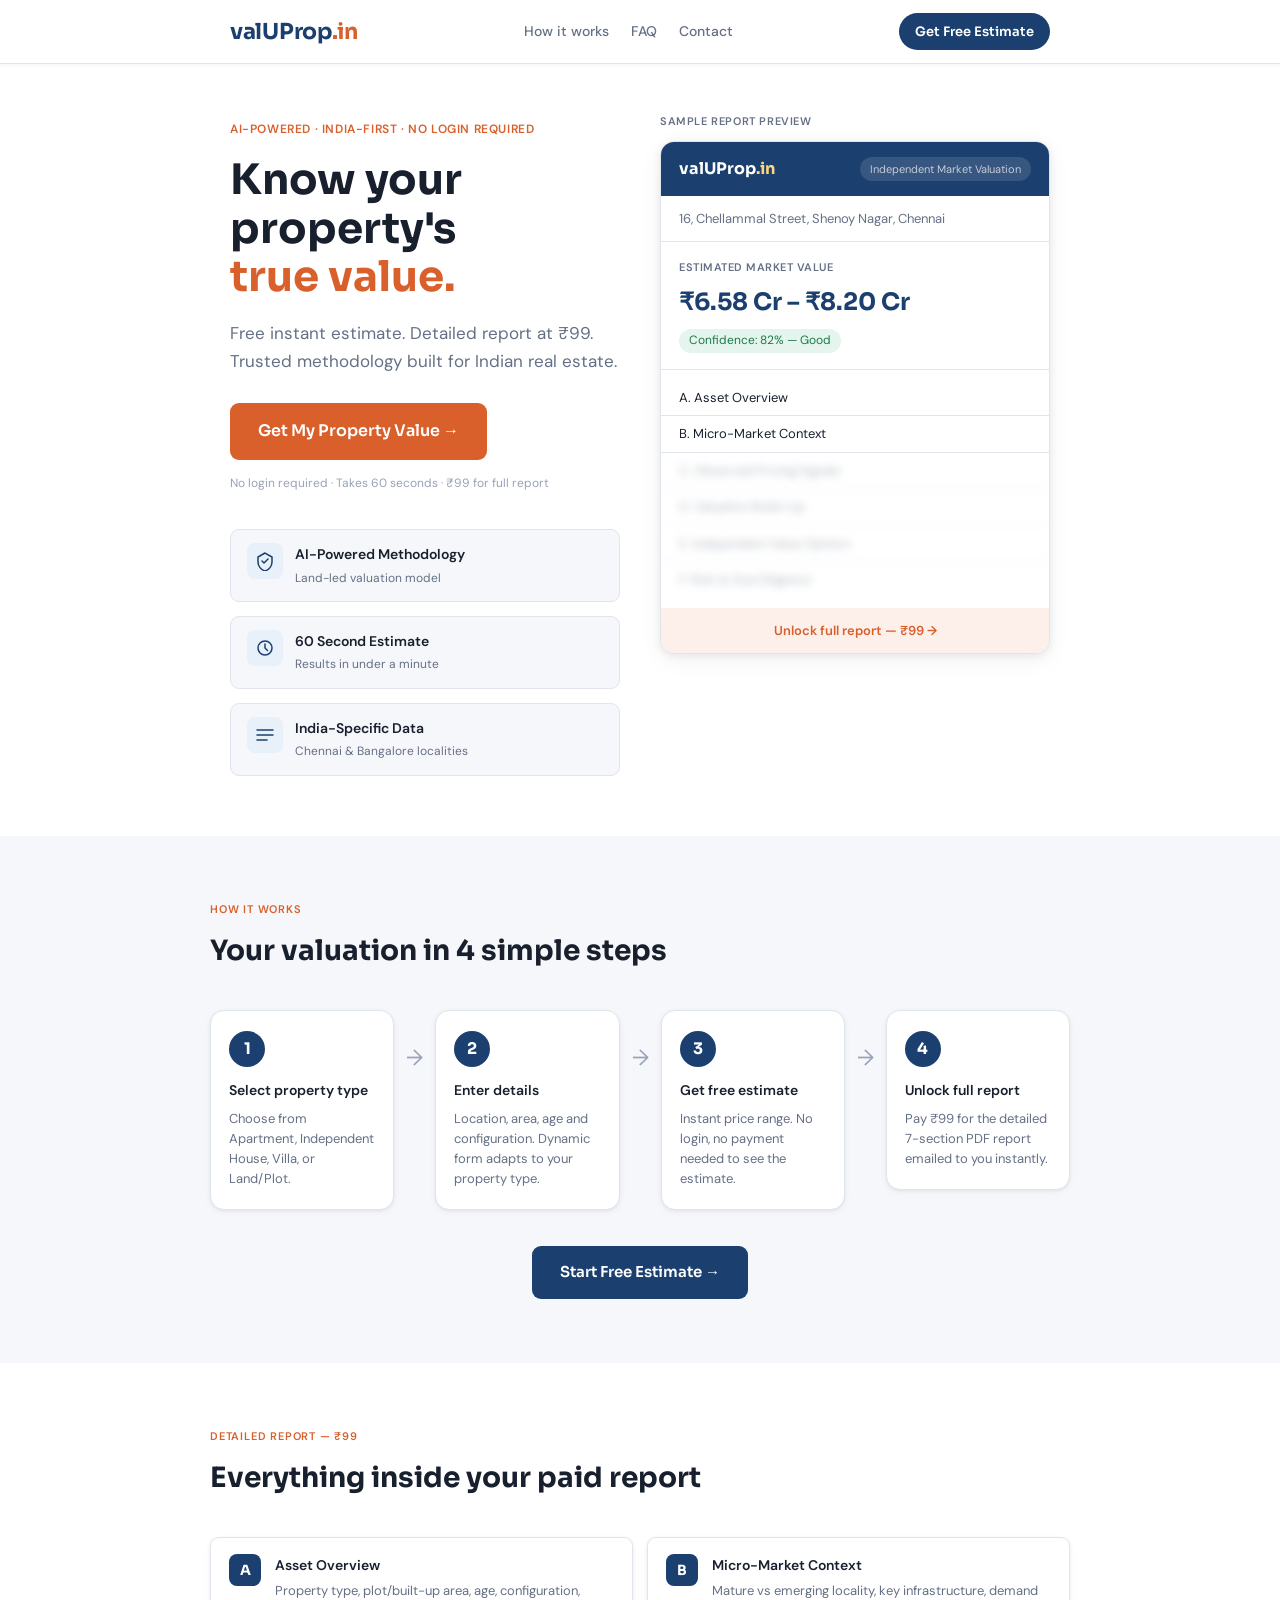
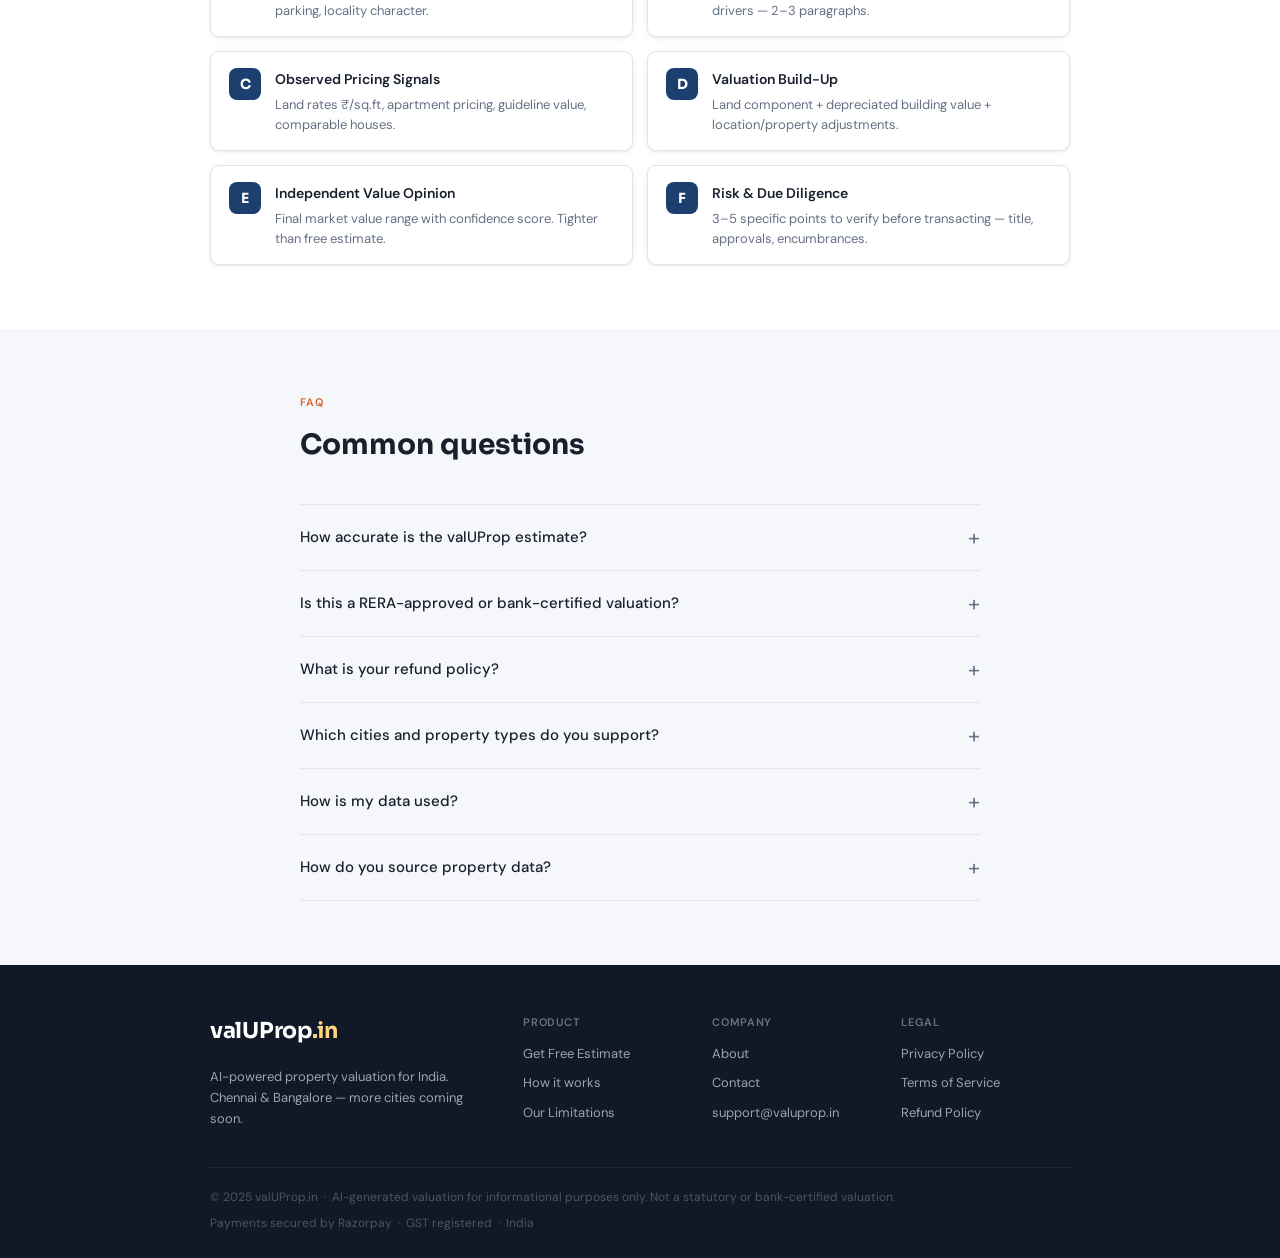
==== index.html @ aa7cb52e "Initial valUProp.in MVP" ====
<!DOCTYPE html>
<html lang="en">
<head>
  <meta charset="UTF-8"/>
  <meta name="viewport" content="width=device-width, initial-scale=1.0"/>
  <title>valUProp.in — Know Your Property's True Value</title>
  <meta name="description" content="Free AI-powered property valuation for Chennai & Bangalore. Instant estimate, detailed report at ₹99."/>
  <link rel="preconnect" href="https://fonts.googleapis.com">
  <link href="https://fonts.googleapis.com/css2?family=Sora:wght@400;500;600;700&family=DM+Sans:wght@400;500&display=swap" rel="stylesheet">
  <link rel="stylesheet" href="css/style.css"/>
</head>
<body class="landing-body">

  <nav class="navbar">
    <div class="nav-inner">
      <div class="logo">valUProp<span class="logo-dot">.in</span></div>
      <div class="nav-links">
        <a href="#how-it-works">How it works</a>
        <a href="#faq">FAQ</a>
        <a href="pages/contact.html">Contact</a>
      </div>
      <a href="estimate.html" class="nav-cta">Get Free Estimate</a>
    </div>
  </nav>

  <!-- HERO -->
  <section class="hero-section">
    <div class="hero-inner">
      <div class="hero-eyebrow">AI-Powered · India-First · No Login Required</div>
      <h1 class="hero-h1">Know your property's<br><span class="hero-accent">true value.</span></h1>
      <p class="hero-sub">Free instant estimate. Detailed report at ₹99.<br>Trusted methodology built for Indian real estate.</p>
      <a href="estimate.html" class="cta-btn-hero">Get My Property Value →</a>
      <div class="hero-note">No login required · Takes 60 seconds · ₹99 for full report</div>

      <div class="trust-badges">
        <div class="trust-badge">
          <div class="trust-icon-wrap">
            <svg viewBox="0 0 20 20" fill="none" stroke="currentColor" stroke-width="1.5" width="20" height="20">
              <path d="M10 2L3 6v5c0 4.1 3 7.9 7 8.9 4-1 7-4.8 7-8.9V6L10 2z"/>
              <path d="M7 10l2 2 4-4" stroke-linecap="round" stroke-linejoin="round"/>
            </svg>
          </div>
          <div class="trust-text">
            <div class="trust-title">AI-Powered Methodology</div>
            <div class="trust-sub">Land-led valuation model</div>
          </div>
        </div>
        <div class="trust-badge">
          <div class="trust-icon-wrap">
            <svg viewBox="0 0 20 20" fill="none" stroke="currentColor" stroke-width="1.5" width="20" height="20">
              <circle cx="10" cy="10" r="7"/>
              <path d="M10 6v4l2.5 2.5" stroke-linecap="round"/>
            </svg>
          </div>
          <div class="trust-text">
            <div class="trust-title">60 Second Estimate</div>
            <div class="trust-sub">Results in under a minute</div>
          </div>
        </div>
        <div class="trust-badge">
          <div class="trust-icon-wrap">
            <svg viewBox="0 0 20 20" fill="none" stroke="currentColor" stroke-width="1.5" width="20" height="20">
              <path d="M2 5h16M2 10h16M2 15h10" stroke-linecap="round"/>
            </svg>
          </div>
          <div class="trust-text">
            <div class="trust-title">India-Specific Data</div>
            <div class="trust-sub">Chennai & Bangalore localities</div>
          </div>
        </div>
      </div>
    </div>

    <!-- Sample report card -->
    <div class="sample-wrap">
      <div class="sample-label">Sample report preview</div>
      <div class="sample-card">
        <div class="sample-header">
          <div class="sample-brand">valUProp<span>.in</span></div>
          <div class="sample-type-tag">Independent Market Valuation</div>
        </div>
        <div class="sample-address">16, Chellammal Street, Shenoy Nagar, Chennai</div>
        <div class="sample-value-block">
          <div class="sample-value-label">Estimated Market Value</div>
          <div class="sample-value">₹6.58 Cr – ₹8.20 Cr</div>
          <div class="sample-confidence">Confidence: 82% — Good</div>
        </div>
        <div class="sample-sections">
          <div class="sample-sec">A. Asset Overview</div>
          <div class="sample-sec">B. Micro-Market Context</div>
          <div class="sample-sec sample-sec-blur">C. Observed Pricing Signals</div>
          <div class="sample-sec sample-sec-blur">D. Valuation Build-Up</div>
          <div class="sample-sec sample-sec-blur">E. Independent Value Opinion</div>
          <div class="sample-sec sample-sec-blur">F. Risk &amp; Due Diligence</div>
        </div>
        <div class="sample-unlock">Unlock full report — ₹99 →</div>
      </div>
    </div>
  </section>

  <!-- HOW IT WORKS -->
  <section class="section" id="how-it-works">
    <div class="section-inner">
      <div class="section-eyebrow">How it works</div>
      <h2 class="section-h2">Your valuation in 4 simple steps</h2>
      <div class="steps-grid">
        <div class="step-card">
          <div class="step-num">1</div>
          <div class="step-title">Select property type</div>
          <div class="step-desc">Choose from Apartment, Independent House, Villa, or Land/Plot.</div>
        </div>
        <div class="step-arrow">→</div>
        <div class="step-card">
          <div class="step-num">2</div>
          <div class="step-title">Enter details</div>
          <div class="step-desc">Location, area, age and configuration. Dynamic form adapts to your property type.</div>
        </div>
        <div class="step-arrow">→</div>
        <div class="step-card">
          <div class="step-num">3</div>
          <div class="step-title">Get free estimate</div>
          <div class="step-desc">Instant price range. No login, no payment needed to see the estimate.</div>
        </div>
        <div class="step-arrow">→</div>
        <div class="step-card">
          <div class="step-num">4</div>
          <div class="step-title">Unlock full report</div>
          <div class="step-desc">Pay ₹99 for the detailed 7-section PDF report emailed to you instantly.</div>
        </div>
      </div>
      <div class="section-cta-wrap">
        <a href="estimate.html" class="cta-btn">Start Free Estimate →</a>
      </div>
    </div>
  </section>

  <!-- WHAT'S IN THE REPORT -->
  <section class="section report-preview-section">
    <div class="section-inner">
      <div class="section-eyebrow">Detailed report — ₹99</div>
      <h2 class="section-h2">Everything inside your paid report</h2>
      <div class="report-sections-grid">
        <div class="report-sec-item">
          <div class="report-sec-letter">A</div>
          <div class="report-sec-body">
            <div class="report-sec-title">Asset Overview</div>
            <div class="report-sec-desc">Property type, plot/built-up area, age, configuration, parking, locality character.</div>
          </div>
        </div>
        <div class="report-sec-item">
          <div class="report-sec-letter">B</div>
          <div class="report-sec-body">
            <div class="report-sec-title">Micro-Market Context</div>
            <div class="report-sec-desc">Mature vs emerging locality, key infrastructure, demand drivers — 2–3 paragraphs.</div>
          </div>
        </div>
        <div class="report-sec-item">
          <div class="report-sec-letter">C</div>
          <div class="report-sec-body">
            <div class="report-sec-title">Observed Pricing Signals</div>
            <div class="report-sec-desc">Land rates ₹/sq.ft, apartment pricing, guideline value, comparable houses.</div>
          </div>
        </div>
        <div class="report-sec-item">
          <div class="report-sec-letter">D</div>
          <div class="report-sec-body">
            <div class="report-sec-title">Valuation Build-Up</div>
            <div class="report-sec-desc">Land component + depreciated building value + location/property adjustments.</div>
          </div>
        </div>
        <div class="report-sec-item">
          <div class="report-sec-letter">E</div>
          <div class="report-sec-body">
            <div class="report-sec-title">Independent Value Opinion</div>
            <div class="report-sec-desc">Final market value range with confidence score. Tighter than free estimate.</div>
          </div>
        </div>
        <div class="report-sec-item">
          <div class="report-sec-letter">F</div>
          <div class="report-sec-body">
            <div class="report-sec-title">Risk &amp; Due Diligence</div>
            <div class="report-sec-desc">3–5 specific points to verify before transacting — title, approvals, encumbrances.</div>
          </div>
        </div>
      </div>
    </div>
  </section>

  <!-- FAQ -->
  <section class="section faq-section" id="faq">
    <div class="section-inner faq-inner">
      <div class="section-eyebrow">FAQ</div>
      <h2 class="section-h2">Common questions</h2>
      <div class="faq-list">
        <div class="faq-item">
          <button class="faq-q" onclick="toggleFaq(this)">
            How accurate is the valUProp estimate?
            <span class="faq-chevron">+</span>
          </button>
          <div class="faq-a">Our AI model targets within 15% of independent professional valuations. Every report shows a confidence score — below 70% we explicitly recommend a professional appraisal. More details you provide = better accuracy.</div>
        </div>
        <div class="faq-item">
          <button class="faq-q" onclick="toggleFaq(this)">
            Is this a RERA-approved or bank-certified valuation?
            <span class="faq-chevron">+</span>
          </button>
          <div class="faq-a">No. This is an AI-generated estimate for informational purposes only. It does not constitute a statutory or bank-certified valuation. For bank loans or legal transactions, you need a registered valuer. See our <a href="pages/limitations.html">limitations page</a>.</div>
        </div>
        <div class="faq-item">
          <button class="faq-q" onclick="toggleFaq(this)">
            What is your refund policy?
            <span class="faq-chevron">+</span>
          </button>
          <div class="faq-a">7-day no-questions-asked refund. Email support@valuprop.in with your payment ID. Processed within 5–7 business days via the original payment method.</div>
        </div>
        <div class="faq-item">
          <button class="faq-q" onclick="toggleFaq(this)">
            Which cities and property types do you support?
            <span class="faq-chevron">+</span>
          </button>
          <div class="faq-a">Currently Chennai and Bangalore for Apartments, Independent Houses, Villas, and Land/Plots. Mumbai and Hyderabad coming in Phase 2.</div>
        </div>
        <div class="faq-item">
          <button class="faq-q" onclick="toggleFaq(this)">
            How is my data used?
            <span class="faq-chevron">+</span>
          </button>
          <div class="faq-a">Your data is used only to generate your valuation. We never sell it. We comply with India's DPDP Act 2023. See our <a href="pages/privacy.html">Privacy Policy</a>.</div>
        </div>
        <div class="faq-item">
          <button class="faq-q" onclick="toggleFaq(this)">
            How do you source property data?
            <span class="faq-chevron">+</span>
          </button>
          <div class="faq-a">We use a hybrid approach: our proprietary locality price database, government guideline values (state-published), RERA portal data, and AI analysis of publicly available pricing signals. Reports are framed as "based on publicly available pricing signals and our locality database."</div>
        </div>
      </div>
    </div>
  </section>

  <!-- FOOTER -->
  <footer class="footer">
    <div class="footer-inner">
      <div class="footer-top">
        <div class="footer-brand">
          <div class="logo" style="margin-bottom:10px;">valUProp<span class="logo-dot">.in</span></div>
          <p class="footer-tagline">AI-powered property valuation for India.<br>Chennai &amp; Bangalore — more cities coming soon.</p>
        </div>
        <div class="footer-links-wrap">
          <div class="footer-col">
            <div class="footer-col-head">Product</div>
            <a href="estimate.html" class="footer-link">Get Free Estimate</a>
            <a href="#how-it-works" class="footer-link">How it works</a>
            <a href="pages/limitations.html" class="footer-link">Our Limitations</a>
          </div>
          <div class="footer-col">
            <div class="footer-col-head">Company</div>
            <a href="pages/about.html" class="footer-link">About</a>
            <a href="pages/contact.html" class="footer-link">Contact</a>
            <a href="mailto:support@valuprop.in" class="footer-link">support@valuprop.in</a>
          </div>
          <div class="footer-col">
            <div class="footer-col-head">Legal</div>
            <a href="pages/privacy.html" class="footer-link">Privacy Policy</a>
            <a href="pages/terms.html" class="footer-link">Terms of Service</a>
            <a href="pages/refund.html" class="footer-link">Refund Policy</a>
          </div>
        </div>
      </div>
      <div class="footer-bottom">
        <p>© 2025 valUProp.in &nbsp;·&nbsp; AI-generated valuation for informational purposes only. Not a statutory or bank-certified valuation.</p>
        <p>Payments secured by Razorpay &nbsp;·&nbsp; GST registered &nbsp;·&nbsp; India</p>
      </div>
    </div>
  </footer>

  <script>
    function toggleFaq(btn) {
      const item = btn.parentElement;
      const isOpen = item.classList.contains('open');
      document.querySelectorAll('.faq-item.open').forEach(i => {
        i.classList.remove('open');
        i.querySelector('.faq-chevron').textContent = '+';
      });
      if (!isOpen) {
        item.classList.add('open');
        btn.querySelector('.faq-chevron').textContent = '−';
      }
    }
  </script>
</body>
</html>
---- css/style.css ----
/* =============================================
   ValUprop.in — Stylesheet (Mobile-First)
   ============================================= */

@import url('https://fonts.googleapis.com/css2?family=Sora:wght@400;500;600;700&family=DM+Sans:wght@400;500&display=swap');

*, *::before, *::after { box-sizing: border-box; margin: 0; padding: 0; }

:root {
  --brand:         #1B3F6E;
  --brand-dark:    #122d52;
  --brand-light:   #E8F0FA;
  --brand-mid:     #3461A0;
  --accent:        #D95F2B;
  --accent-light:  #FDF0EA;
  --gold:          #C49A3C;
  --gold-light:    #FBF5E4;
  --success:       #1A7A4A;
  --success-light: #E5F5EE;
  --danger:        #B91C1C;
  --bg:            #F6F7FA;
  --surface:       #FFFFFF;
  --border:        #E0E4EC;
  --border-dark:   #C5CBDA;
  --text:          #18202E;
  --muted:         #657085;
  --muted-light:   #98A2B8;
  --radius:        14px;
  --radius-sm:     9px;
  --shadow-sm:     0 1px 3px rgba(0,0,0,0.06), 0 2px 8px rgba(0,0,0,0.04);
  --shadow:        0 2px 8px rgba(0,0,0,0.07), 0 6px 24px rgba(0,0,0,0.05);
  --font-head:     'Sora', sans-serif;
  --font-body:     'DM Sans', sans-serif;
}

html { font-size: 16px; scroll-behavior: smooth; }
body { font-family: var(--font-body); background: var(--bg); color: var(--text); line-height: 1.65; min-height: 100vh; }
a { color: var(--brand); text-decoration: none; }
a:hover { text-decoration: underline; }
button { cursor: pointer; font-family: var(--font-body); }

/* =============================================
   NAVBAR
   ============================================= */
.navbar {
  background: var(--surface);
  border-bottom: 1px solid var(--border);
  position: sticky; top: 0; z-index: 100;
  box-shadow: 0 1px 4px rgba(0,0,0,0.05);
}
.nav-inner {
  max-width: 860px; margin: 0 auto;
  padding: 13px 20px;
  display: flex; align-items: center; justify-content: space-between; gap: 16px;
}
.logo {
  font-family: var(--font-head); font-size: 22px; font-weight: 700;
  color: var(--brand); display: inline-flex; align-items: center; gap: 0;
  text-decoration: none; letter-spacing: -0.3px;
}
.logo-icon {
  width: 30px; height: 30px; background: var(--brand);
  border-radius: 7px; display: flex; align-items: center; justify-content: center;
  flex-shrink: 0;
}
.logo-dot { color: var(--accent); }
.nav-links { display: flex; gap: 22px; }
.nav-links a { font-size: 14px; color: var(--muted); font-weight: 500; }
.nav-links a:hover { color: var(--brand); text-decoration: none; }
.nav-cta {
  font-size: 13px; font-weight: 600;
  padding: 8px 16px; border-radius: 20px;
  background: var(--brand); color: white;
  white-space: nowrap; font-family: var(--font-head);
}
.nav-cta:hover { background: var(--brand-dark); text-decoration: none; }
.btn-back-nav {
  font-size: 13px; color: var(--muted);
  padding: 7px 14px; border: 1px solid var(--border);
  border-radius: 20px; background: var(--bg); font-weight: 500;
  transition: all 0.15s;
}
.btn-back-nav:hover { color: var(--brand); border-color: var(--brand); background: var(--brand-light); text-decoration: none; }

/* Progress steps (estimate flow) */
.progress-bar-wrap {
  display: flex; align-items: center; gap: 6px;
}
.progress-step {
  font-size: 12px; font-weight: 500; color: var(--muted-light);
  padding: 4px 10px; border-radius: 20px;
}
.progress-step.active {
  background: var(--brand-light); color: var(--brand); font-weight: 600;
}
.progress-step.done { color: var(--success); }
.progress-sep { font-size: 12px; color: var(--muted-light); }

/* =============================================
   LANDING PAGE — HERO
   ============================================= */
.landing-body { background: var(--surface); }

.hero-section {
  max-width: 860px; margin: 0 auto;
  padding: 48px 20px 60px;
  display: grid;
  grid-template-columns: 1fr 1fr;
  gap: 40px;
  align-items: start;
}
.hero-inner { padding-top: 8px; }
.hero-eyebrow {
  font-size: 12px; font-weight: 600; letter-spacing: 0.6px;
  text-transform: uppercase; color: var(--accent);
  margin-bottom: 16px;
}
.hero-h1 {
  font-family: var(--font-head); font-size: 42px; font-weight: 700;
  line-height: 1.15; color: var(--text); margin-bottom: 18px;
}
.hero-accent { color: var(--accent); }
.hero-sub {
  font-size: 17px; color: var(--muted); line-height: 1.65;
  margin-bottom: 28px;
}
.cta-btn-hero {
  display: inline-block;
  background: var(--accent); color: white;
  font-family: var(--font-head); font-size: 16px; font-weight: 600;
  padding: 15px 28px; border-radius: var(--radius-sm);
  border: none; text-decoration: none; transition: all 0.15s;
  margin-bottom: 14px;
}
.cta-btn-hero:hover { background: #c0511f; transform: translateY(-1px); text-decoration: none; }
.hero-note { font-size: 12px; color: var(--muted-light); margin-bottom: 36px; }

.trust-badges { display: flex; flex-direction: column; gap: 14px; }
.trust-badge {
  display: flex; align-items: flex-start; gap: 12px;
  padding: 13px 16px;
  background: var(--bg); border: 1px solid var(--border);
  border-radius: var(--radius-sm);
}
.trust-icon-wrap {
  width: 36px; height: 36px; border-radius: 8px;
  background: var(--brand-light); color: var(--brand);
  display: flex; align-items: center; justify-content: center; flex-shrink: 0;
}
.trust-title { font-size: 14px; font-weight: 600; color: var(--text); margin-bottom: 2px; }
.trust-sub { font-size: 12px; color: var(--muted); }

/* Sample report card */
.sample-wrap { position: relative; }
.sample-label {
  font-size: 11px; font-weight: 600; letter-spacing: 0.6px;
  text-transform: uppercase; color: var(--muted); margin-bottom: 10px;
}
.sample-card {
  background: var(--surface); border: 1px solid var(--border);
  border-radius: var(--radius); box-shadow: var(--shadow);
  overflow: hidden;
}
.sample-header {
  background: var(--brand); padding: 14px 18px;
  display: flex; align-items: center; justify-content: space-between;
}
.sample-brand {
  font-family: var(--font-head); font-size: 16px; font-weight: 700; color: white;
}
.sample-brand span { color: #FFD580; }
.sample-type-tag {
  font-size: 11px; color: rgba(255,255,255,0.7);
  background: rgba(255,255,255,0.12); padding: 3px 10px; border-radius: 20px;
}
.sample-address {
  padding: 12px 18px; font-size: 13px; color: var(--muted);
  border-bottom: 1px solid var(--border);
}
.sample-value-block {
  padding: 16px 18px; border-bottom: 1px solid var(--border);
}
.sample-value-label { font-size: 11px; font-weight: 600; letter-spacing: 0.5px; text-transform: uppercase; color: var(--muted); margin-bottom: 6px; }
.sample-value {
  font-family: var(--font-head); font-size: 24px; font-weight: 700;
  color: var(--brand); margin-bottom: 4px;
}
.sample-confidence {
  font-size: 12px; color: var(--success);
  background: var(--success-light); display: inline-block;
  padding: 2px 10px; border-radius: 20px;
}
.sample-sections { padding: 10px 0; }
.sample-sec {
  padding: 7px 18px; font-size: 13px; color: var(--text);
  border-bottom: 1px solid var(--border); display: flex; align-items: center; gap: 8px;
}
.sample-sec:last-child { border-bottom: none; }
.sample-sec-blur {
  filter: blur(4px); color: var(--muted); user-select: none;
  opacity: 0.5;
}
.sample-unlock {
  padding: 12px 18px; text-align: center;
  font-size: 13px; font-weight: 600; color: var(--accent);
  background: var(--accent-light); cursor: pointer;
}

/* =============================================
   LANDING SECTIONS
   ============================================= */
.section {
  padding: 64px 20px;
  background: var(--bg);
}
.section:nth-child(even) { background: var(--surface); }
.section-inner { max-width: 860px; margin: 0 auto; }
.section-eyebrow {
  font-size: 11px; font-weight: 600; letter-spacing: 0.8px;
  text-transform: uppercase; color: var(--accent); margin-bottom: 10px;
}
.section-h2 {
  font-family: var(--font-head); font-size: 28px; font-weight: 700;
  color: var(--text); margin-bottom: 36px;
}
.section-cta-wrap { text-align: center; margin-top: 36px; }
.cta-btn {
  display: inline-block;
  background: var(--brand); color: white;
  font-family: var(--font-head); font-size: 15px; font-weight: 600;
  padding: 14px 28px; border-radius: var(--radius-sm);
  border: none; text-decoration: none; transition: all 0.15s;
}
.cta-btn:hover { background: var(--brand-dark); transform: translateY(-1px); text-decoration: none; }

/* Steps grid */
.steps-grid {
  display: flex; align-items: flex-start;
  gap: 12px; flex-wrap: wrap;
}
.step-card {
  flex: 1; min-width: 160px;
  background: var(--surface); border: 1px solid var(--border);
  border-radius: var(--radius); padding: 20px 18px;
  box-shadow: var(--shadow-sm);
}
.step-num {
  width: 36px; height: 36px; border-radius: 50%;
  background: var(--brand); color: white;
  font-family: var(--font-head); font-size: 16px; font-weight: 700;
  display: flex; align-items: center; justify-content: center;
  margin-bottom: 12px;
}
.step-title { font-size: 14px; font-weight: 600; color: var(--text); margin-bottom: 6px; }
.step-desc { font-size: 13px; color: var(--muted); line-height: 1.55; }
.step-arrow { font-size: 22px; color: var(--muted-light); padding-top: 30px; flex-shrink: 0; }

/* Report sections grid */
.report-sections-grid {
  display: grid; grid-template-columns: 1fr 1fr;
  gap: 14px;
}
.report-sec-item {
  display: flex; gap: 14px; align-items: flex-start;
  padding: 16px 18px;
  background: var(--surface); border: 1px solid var(--border);
  border-radius: var(--radius-sm);
  box-shadow: var(--shadow-sm);
}
.report-sec-letter {
  width: 32px; height: 32px; border-radius: 8px;
  background: var(--brand); color: white;
  font-family: var(--font-head); font-size: 14px; font-weight: 700;
  display: flex; align-items: center; justify-content: center; flex-shrink: 0;
}
.report-sec-title { font-size: 14px; font-weight: 600; color: var(--text); margin-bottom: 4px; }
.report-sec-desc { font-size: 13px; color: var(--muted); line-height: 1.5; }

/* FAQ */
.faq-inner { max-width: 680px; }
.faq-list { display: flex; flex-direction: column; gap: 0; }
.faq-item { border-bottom: 1px solid var(--border); }
.faq-item:first-child { border-top: 1px solid var(--border); }
.faq-q {
  display: flex; justify-content: space-between; align-items: center;
  width: 100%; padding: 18px 0;
  background: none; border: none; text-align: left;
  font-size: 15px; font-weight: 500; color: var(--text); gap: 12px;
  cursor: pointer;
}
.faq-q:hover { color: var(--brand); }
.faq-chevron { font-size: 22px; font-weight: 400; color: var(--muted); flex-shrink: 0; }
.faq-a {
  font-size: 14px; color: var(--muted); line-height: 1.7;
  max-height: 0; overflow: hidden; transition: max-height 0.3s ease, padding 0.2s;
  padding-bottom: 0;
}
.faq-item.open .faq-a {
  max-height: 300px; padding-bottom: 18px;
}

/* FOOTER */
.footer {
  background: #111827; color: white;
  padding: 48px 20px 24px;
}
.footer-inner { max-width: 860px; margin: 0 auto; }
.footer-top {
  display: grid; grid-template-columns: 1fr 2fr;
  gap: 40px; margin-bottom: 36px;
}
.footer-brand .logo { color: white; }
.footer-brand .logo-dot { color: #FFD580; }
.footer-tagline { font-size: 13px; color: #9CA3AF; line-height: 1.6; margin-top: 8px; }
.footer-links-wrap { display: grid; grid-template-columns: 1fr 1fr 1fr; gap: 20px; }
.footer-col-head { font-size: 11px; font-weight: 600; letter-spacing: 0.7px; text-transform: uppercase; color: #6B7280; margin-bottom: 12px; }
.footer-link { display: block; font-size: 13px; color: #9CA3AF; margin-bottom: 8px; }
.footer-link:hover { color: white; text-decoration: none; }
.footer-bottom {
  border-top: 1px solid #1F2937; padding-top: 20px;
  display: flex; flex-direction: column; gap: 6px;
}
.footer-bottom p { font-size: 12px; color: #4B5563; }

/* =============================================
   ESTIMATE FLOW
   ============================================= */
.form-main {
  max-width: 680px; margin: 0 auto; padding: 32px 20px 60px;
}
.form-step { display: none; }
.form-step.active { display: block; }

.form-header { margin-bottom: 28px; }
.form-step-label {
  font-size: 11px; font-weight: 600; letter-spacing: 0.7px;
  text-transform: uppercase; color: var(--accent); margin-bottom: 8px;
}
.form-h1 {
  font-family: var(--font-head); font-size: 24px; font-weight: 700;
  color: var(--text); margin-bottom: 6px;
}
.form-sub { font-size: 14px; color: var(--muted); }

/* Property type cards */
.prop-type-grid {
  display: grid; grid-template-columns: 1fr 1fr;
  gap: 14px; margin-bottom: 28px;
}
.prop-type-card {
  padding: 22px 18px; border-radius: var(--radius);
  border: 2px solid var(--border);
  background: var(--surface); cursor: pointer;
  text-align: center; transition: all 0.15s;
  box-shadow: var(--shadow-sm);
}
.prop-type-card:hover {
  border-color: var(--brand-mid); background: var(--brand-light);
}
.prop-type-card.selected {
  border-color: var(--brand); background: var(--brand-light);
  box-shadow: 0 0 0 3px rgba(27,63,110,0.1);
}
.prop-type-icon {
  margin: 0 auto 12px;
  color: var(--muted); width: 44px; height: 44px;
  display: flex; align-items: center; justify-content: center;
}
.prop-type-card.selected .prop-type-icon { color: var(--brand); }
.prop-type-name {
  font-family: var(--font-head); font-size: 14px; font-weight: 600;
  color: var(--text); margin-bottom: 5px;
}
.prop-type-desc { font-size: 12px; color: var(--muted); line-height: 1.5; }

/* Form card */
.form-card {
  background: var(--surface); border: 1px solid var(--border);
  border-radius: var(--radius); box-shadow: var(--shadow);
  overflow: hidden; margin-bottom: 20px;
}
.form-section { padding: 20px 22px; }
.form-divider { height: 1px; background: var(--border); }
.section-label {
  font-size: 11px; font-weight: 600; letter-spacing: 0.7px;
  text-transform: uppercase; color: var(--muted-light); margin-bottom: 14px;
}

/* Fields */
.field-full { margin-bottom: 14px; }
.field-row { display: flex; gap: 14px; margin-bottom: 14px; }
.field-row:last-child { margin-bottom: 0; }
.field { flex: 1; min-width: 0; }
.field label, .field-full label {
  display: block; font-size: 12px; font-weight: 500;
  color: var(--muted); margin-bottom: 6px;
}
.field input, .field select, .field-full input, .field-full select {
  width: 100%; height: 42px; padding: 0 12px;
  border: 1px solid var(--border); border-radius: var(--radius-sm);
  background: var(--bg); color: var(--text);
  font-size: 14px; font-family: var(--font-body);
  appearance: none; transition: border-color 0.15s;
}
.field input:focus, .field select:focus,
.field-full input:focus, .field-full select:focus {
  outline: none; border-color: var(--brand); background: var(--surface);
}
.field-hint { font-size: 11px; color: var(--muted-light); margin-top: 5px; }

/* Address suggestions */
.address-suggestions {
  position: absolute; z-index: 50; width: 100%;
  background: var(--surface); border: 1px solid var(--border-dark);
  border-top: none; border-radius: 0 0 var(--radius-sm) var(--radius-sm);
  box-shadow: var(--shadow); max-height: 220px; overflow-y: auto;
}
.suggestion-item {
  padding: 11px 14px; font-size: 13px; color: var(--text);
  cursor: pointer; border-bottom: 1px solid var(--border);
}
.suggestion-item:hover { background: var(--brand-light); color: var(--brand); }
.suggestion-item:last-child { border-bottom: none; }
.field-full { position: relative; }

/* BHK grid */
.bhk-grid {
  display: grid; grid-template-columns: repeat(5, 1fr); gap: 8px;
}
.bhk-btn {
  padding: 10px 0; border-radius: var(--radius-sm);
  border: 1.5px solid var(--border); background: var(--bg);
  font-size: 13px; font-weight: 500; color: var(--muted);
  text-align: center; cursor: pointer; transition: all 0.12s;
  font-family: var(--font-body);
}
.bhk-btn:hover, .bhk-btn.selected {
  border-color: var(--brand); color: var(--brand); background: var(--brand-light); font-weight: 600;
}

/* Buttons */
.next-btn {
  display: block; width: 100%; padding: 15px;
  background: var(--brand); color: white;
  border: none; border-radius: var(--radius-sm);
  font-size: 15px; font-weight: 600; font-family: var(--font-head);
  transition: all 0.15s; margin-bottom: 12px;
}
.next-btn:hover:not(:disabled) { background: var(--brand-dark); transform: translateY(-1px); }
.next-btn:disabled { background: var(--muted-light); cursor: not-allowed; opacity: 0.6; }

.back-btn-form {
  padding: 12px 20px; background: none;
  border: 1px solid var(--border); border-radius: var(--radius-sm);
  font-size: 14px; color: var(--muted); font-family: var(--font-body);
  transition: all 0.15s;
}
.back-btn-form:hover { border-color: var(--brand); color: var(--brand); }

.step2-actions { display: flex; gap: 12px; align-items: center; }
.step2-actions .next-btn { flex: 1; margin: 0; }
.form-disclaimer { font-size: 11px; color: var(--muted-light); text-align: center; margin-top: 14px; }

/* =============================================
   LOADING PAGE
   ============================================= */
.loading-main {
  max-width: 480px; margin: 0 auto;
  padding: 60px 20px;
}
.loading-wrap { text-align: center; }
.loading-anim {
  width: 72px; height: 72px; margin: 0 auto 28px;
  position: relative;
}
.loading-ring {
  width: 72px; height: 72px;
  border: 3px solid var(--brand-light);
  border-top-color: var(--brand);
  border-radius: 50%;
  animation: spin 0.9s linear infinite;
}
.loading-shield {
  position: absolute; top: 50%; left: 50%;
  transform: translate(-50%, -50%);
  width: 36px; height: 36px; border-radius: 8px;
  background: var(--brand);
  display: flex; align-items: center; justify-content: center;
}
@keyframes spin { to { transform: rotate(360deg); } }
.loading-title {
  font-family: var(--font-head); font-size: 22px; font-weight: 600;
  margin-bottom: 8px; color: var(--text);
}
.loading-sub { font-size: 14px; color: var(--muted); margin-bottom: 36px; }

.loading-steps {
  display: flex; flex-direction: column; gap: 12px;
  margin-bottom: 28px; text-align: left;
}
.loading-step {
  display: flex; align-items: center; gap: 14px;
  padding: 13px 16px;
  background: var(--surface); border: 1px solid var(--border);
  border-radius: var(--radius-sm);
}
.ls-dot {
  width: 10px; height: 10px; border-radius: 50%; flex-shrink: 0;
}
.ls-dot.pending { background: var(--border-dark); }
.ls-dot.active { background: var(--accent); animation: pulse 0.8s ease-in-out infinite; }
.ls-dot.done { background: var(--success); }
@keyframes pulse { 0%,100%{opacity:1} 50%{opacity:0.3} }
.ls-text { display: flex; justify-content: space-between; align-items: center; flex: 1; }
.ls-label { font-size: 13px; color: var(--text); }
.ls-status { font-size: 12px; color: var(--muted-light); }

.loading-progress-bar {
  height: 6px; background: var(--border);
  border-radius: 3px; overflow: hidden; margin-bottom: 8px;
}
.loading-progress-fill {
  height: 100%; background: var(--brand); border-radius: 3px;
  width: 0; transition: width 0.6s ease;
}
.loading-pct { font-size: 12px; color: var(--muted); }

/* =============================================
   RESULTS PAGE
   ============================================= */
.results-main { max-width: 640px; margin: 0 auto; padding: 0 20px 60px; }

.results-property-bar {
  padding: 14px 0; border-bottom: 1px solid var(--border); margin-bottom: 24px;
}
.rpb-inner { display: flex; align-items: center; gap: 10px; }
.rpb-type-badge {
  font-size: 11px; font-weight: 600; padding: 4px 12px; border-radius: 20px;
  background: var(--brand-light); color: var(--brand);
}
.rpb-address { font-size: 14px; color: var(--muted); }

.free-estimate-block {
  background: var(--brand); border-radius: var(--radius);
  padding: 28px 26px; margin-bottom: 14px; color: white;
}
.feb-label {
  font-size: 11px; font-weight: 700; letter-spacing: 0.8px;
  opacity: 0.7; margin-bottom: 10px; text-transform: uppercase;
}
.feb-value {
  font-family: var(--font-head); font-size: 36px; font-weight: 700;
  margin-bottom: 6px; line-height: 1.1;
}
.feb-sub { font-size: 13px; opacity: 0.75; }

.teaser-insight-card {
  display: flex; align-items: flex-start; gap: 10px;
  padding: 14px 16px; border-radius: var(--radius-sm);
  background: var(--success-light); border: 1px solid #b6e0ca;
  font-size: 14px; color: #1a4730; margin-bottom: 20px;
}
.tic-icon { flex-shrink: 0; color: var(--success); margin-top: 1px; }

/* Blurred preview */
.blurred-preview {
  background: var(--surface); border: 1px solid var(--border);
  border-radius: var(--radius); overflow: hidden;
  margin-bottom: 20px; position: relative;
}
.bp-label {
  padding: 12px 18px; font-size: 11px; font-weight: 600; letter-spacing: 0.6px;
  text-transform: uppercase; color: var(--muted); border-bottom: 1px solid var(--border);
  background: var(--bg);
}
.bp-sections { padding: 0; }
.bp-sec {
  display: flex; align-items: flex-start; gap: 12px;
  padding: 12px 18px; border-bottom: 1px solid var(--border);
}
.bp-sec:last-child { border-bottom: none; }
.bp-sec-letter {
  width: 26px; height: 26px; border-radius: 6px;
  background: var(--brand); color: white;
  font-family: var(--font-head); font-size: 12px; font-weight: 700;
  display: flex; align-items: center; justify-content: center; flex-shrink: 0;
}
.bp-sec-title { font-size: 13px; font-weight: 600; color: var(--text); margin-bottom: 2px; }
.bp-sec-text { font-size: 12px; color: var(--muted); }
.bp-blurred { filter: blur(5px); user-select: none; opacity: 0.5; pointer-events: none; }
.bp-overlay {
  position: absolute; bottom: 0; left: 0; right: 0;
  background: linear-gradient(to top, rgba(255,255,255,0.98) 40%, rgba(255,255,255,0.6));
  padding: 28px 18px 18px;
  display: flex; align-items: center; justify-content: center; gap: 10px;
}
.bp-lock-icon {
  width: 32px; height: 32px; border-radius: 50%; background: var(--brand);
  display: flex; align-items: center; justify-content: center; flex-shrink: 0;
}
.bp-overlay-text { font-size: 14px; font-weight: 600; color: var(--brand); }

/* Lead capture card */
.lead-capture-card {
  background: var(--gold-light); border: 2px solid var(--gold);
  border-radius: var(--radius); overflow: hidden; margin-bottom: 16px;
}
.lcc-head {
  background: var(--gold); padding: 16px 20px;
  display: flex; align-items: center; gap: 16px;
}
.lcc-price-badge {
  background: #2a1800; color: var(--gold);
  font-family: var(--font-head); font-size: 22px; font-weight: 700;
  padding: 10px 16px; border-radius: var(--radius-sm); flex-shrink: 0;
}
.lcc-title {
  font-family: var(--font-head); font-size: 15px; font-weight: 700;
  color: #2a1800; margin-bottom: 3px;
}
.lcc-sub { font-size: 12px; color: #4a3010; }
.lcc-form { padding: 18px 20px; }
.lcc-error { font-size: 13px; color: var(--danger); margin-bottom: 10px; min-height: 18px; }

.unlock-btn {
  display: block; width: 100%; padding: 15px;
  background: var(--accent); color: white; border: none;
  border-radius: var(--radius-sm);
  font-size: 15px; font-weight: 600; font-family: var(--font-head);
  transition: all 0.15s; margin-bottom: 10px;
}
.unlock-btn:hover { background: #c0511f; }
.lcc-note { font-size: 11px; color: var(--muted); text-align: center; }

.results-disclaimer {
  font-size: 12px; color: var(--muted-light); text-align: center;
  padding: 12px 0 20px; line-height: 1.6;
}

/* =============================================
   PAYMENT + DETAIL (kept from original, rebranded)
   ============================================= */
.payment-container { max-width: 540px; margin: 0 auto; padding: 32px 20px 60px; }
.payment-h1 {
  font-family: var(--font-head); font-size: 22px; font-weight: 700; margin-bottom: 6px;
}
.payment-sub { font-size: 14px; color: var(--muted); margin-bottom: 24px; }
.order-box {
  background: var(--bg); border: 1px solid var(--border);
  border-radius: var(--radius); padding: 18px 20px; margin-bottom: 20px;
}
.order-row {
  display: flex; justify-content: space-between;
  font-size: 14px; padding: 7px 0; border-bottom: 1px solid var(--border);
  color: var(--muted);
}
.order-row:last-child { border-bottom: none; font-size: 16px; font-weight: 700; color: var(--text); }
.order-row span:last-child { color: var(--text); font-weight: 500; }
.security-note {
  display: flex; gap: 12px; align-items: flex-start;
  padding: 13px 16px; background: var(--bg); border: 1px solid var(--border);
  border-radius: var(--radius-sm); font-size: 13px; color: var(--muted); margin-bottom: 18px;
}
.pay-btn {
  display: block; width: 100%; padding: 15px;
  background: var(--brand); color: white; border: none;
  border-radius: var(--radius-sm);
  font-size: 15px; font-weight: 600; font-family: var(--font-head); transition: all 0.15s;
}
.pay-btn:hover { background: var(--brand-dark); }
.pay-btn:disabled { background: var(--muted-light); cursor: not-allowed; }

/* =============================================
   RESPONSIVE — MOBILE FIRST (360px+)
   ============================================= */
@media (max-width: 700px) {
  .hero-section { grid-template-columns: 1fr; gap: 28px; padding: 28px 16px 40px; }
  .hero-h1 { font-size: 30px; }
  .hero-sub { font-size: 15px; }
  .sample-wrap { order: -1; }
  .nav-links { display: none; }
  .nav-cta { font-size: 12px; padding: 7px 12px; }
  .section { padding: 40px 16px; }
  .section-h2 { font-size: 22px; }
  .steps-grid { flex-direction: column; }
  .step-arrow { transform: rotate(90deg); align-self: center; padding: 0; }
  .report-sections-grid { grid-template-columns: 1fr; }
  .footer-top { grid-template-columns: 1fr; gap: 24px; }
  .footer-links-wrap { grid-template-columns: 1fr 1fr; }
  .prop-type-grid { grid-template-columns: 1fr 1fr; }
  .bhk-grid { grid-template-columns: repeat(3, 1fr); }
  .field-row { flex-direction: column; gap: 12px; }
  .step2-actions { flex-direction: column; }
  .step2-actions .back-btn-form { width: 100%; }
  .feb-value { font-size: 28px; }
  .lcc-head { flex-direction: column; gap: 10px; }
  .progress-bar-wrap { display: none; }
}

@media print {
  .navbar, .footer, .btn-back-nav { display: none !important; }
  .results-main { padding: 0; }
}
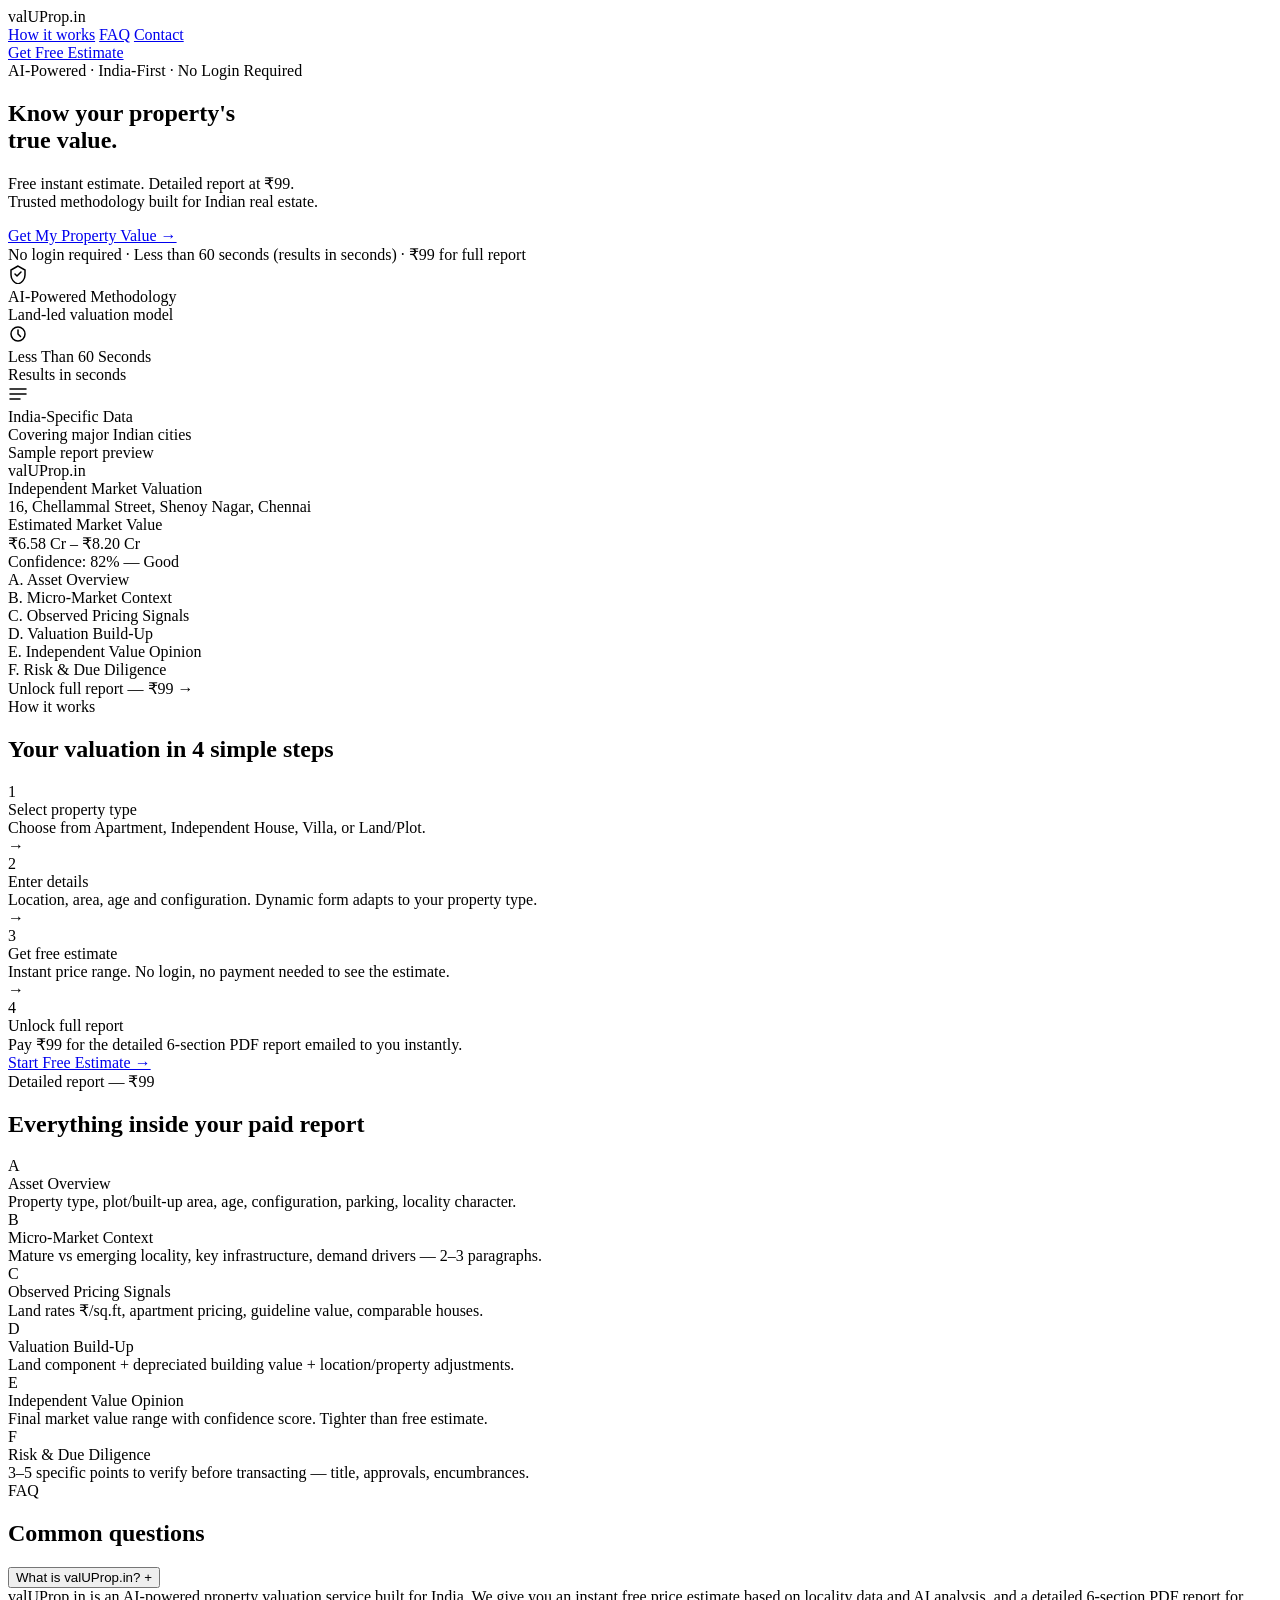
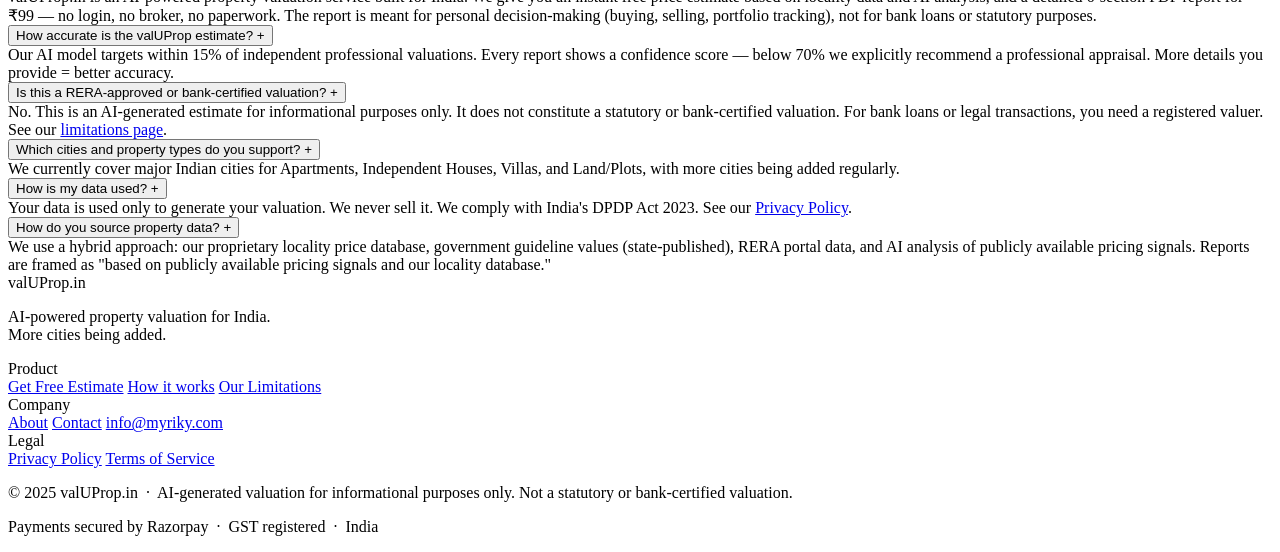
==== commit 8ead5e67: "Add files via upload" ====
--- a/index.html
+++ b/index.html
@@ -4,7 +4,7 @@
   <meta charset="UTF-8"/>
   <meta name="viewport" content="width=device-width, initial-scale=1.0"/>
   <title>valUProp.in — Know Your Property's True Value</title>
-  <meta name="description" content="Free AI-powered property valuation for Chennai & Bangalore. Instant estimate, detailed report at ₹99."/>
+  <meta name="description" content="Free AI-powered property valuation for India. Instant estimate, detailed report at ₹99."/>
   <link rel="preconnect" href="https://fonts.googleapis.com">
   <link href="https://fonts.googleapis.com/css2?family=Sora:wght@400;500;600;700&family=DM+Sans:wght@400;500&display=swap" rel="stylesheet">
   <link rel="stylesheet" href="css/style.css"/>
@@ -30,7 +30,7 @@
       <h1 class="hero-h1">Know your property's<br><span class="hero-accent">true value.</span></h1>
       <p class="hero-sub">Free instant estimate. Detailed report at ₹99.<br>Trusted methodology built for Indian real estate.</p>
       <a href="estimate.html" class="cta-btn-hero">Get My Property Value →</a>
-      <div class="hero-note">No login required · Takes 60 seconds · ₹99 for full report</div>
+      <div class="hero-note">No login required · Less than 60 seconds (results in seconds) · ₹99 for full report</div>
 
       <div class="trust-badges">
         <div class="trust-badge">
@@ -53,8 +53,8 @@
             </svg>
           </div>
           <div class="trust-text">
-            <div class="trust-title">60 Second Estimate</div>
-            <div class="trust-sub">Results in under a minute</div>
+            <div class="trust-title">Less Than 60 Seconds</div>
+            <div class="trust-sub">Results in seconds</div>
           </div>
         </div>
         <div class="trust-badge">
@@ -65,7 +65,7 @@
           </div>
           <div class="trust-text">
             <div class="trust-title">India-Specific Data</div>
-            <div class="trust-sub">Chennai & Bangalore localities</div>
+            <div class="trust-sub">Covering major Indian cities</div>
           </div>
         </div>
       </div>
@@ -125,7 +125,7 @@
         <div class="step-card">
           <div class="step-num">4</div>
           <div class="step-title">Unlock full report</div>
-          <div class="step-desc">Pay ₹99 for the detailed 7-section PDF report emailed to you instantly.</div>
+          <div class="step-desc">Pay ₹99 for the detailed 6-section PDF report emailed to you instantly.</div>
         </div>
       </div>
       <div class="section-cta-wrap">
@@ -194,6 +194,13 @@
       <div class="faq-list">
         <div class="faq-item">
           <button class="faq-q" onclick="toggleFaq(this)">
+            What is valUProp.in?
+            <span class="faq-chevron">+</span>
+          </button>
+          <div class="faq-a">valUProp.in is an AI-powered property valuation service built for India. We give you an instant free price estimate based on locality data and AI analysis, and a detailed 6-section PDF report for ₹99 — no login, no broker, no paperwork. The report is meant for personal decision-making (buying, selling, portfolio tracking), not for bank loans or statutory purposes.</div>
+        </div>
+        <div class="faq-item">
+          <button class="faq-q" onclick="toggleFaq(this)">
             How accurate is the valUProp estimate?
             <span class="faq-chevron">+</span>
           </button>
@@ -208,17 +215,10 @@
         </div>
         <div class="faq-item">
           <button class="faq-q" onclick="toggleFaq(this)">
-            What is your refund policy?
-            <span class="faq-chevron">+</span>
-          </button>
-          <div class="faq-a">7-day no-questions-asked refund. Email support@valuprop.in with your payment ID. Processed within 5–7 business days via the original payment method.</div>
-        </div>
-        <div class="faq-item">
-          <button class="faq-q" onclick="toggleFaq(this)">
             Which cities and property types do you support?
             <span class="faq-chevron">+</span>
           </button>
-          <div class="faq-a">Currently Chennai and Bangalore for Apartments, Independent Houses, Villas, and Land/Plots. Mumbai and Hyderabad coming in Phase 2.</div>
+          <div class="faq-a">We currently cover major Indian cities for Apartments, Independent Houses, Villas, and Land/Plots, with more cities being added regularly.</div>
         </div>
         <div class="faq-item">
           <button class="faq-q" onclick="toggleFaq(this)">
@@ -244,7 +244,7 @@
       <div class="footer-top">
         <div class="footer-brand">
           <div class="logo" style="margin-bottom:10px;">valUProp<span class="logo-dot">.in</span></div>
-          <p class="footer-tagline">AI-powered property valuation for India.<br>Chennai &amp; Bangalore — more cities coming soon.</p>
+          <p class="footer-tagline">AI-powered property valuation for India.<br>More cities being added.</p>
         </div>
         <div class="footer-links-wrap">
           <div class="footer-col">
@@ -257,13 +257,12 @@
             <div class="footer-col-head">Company</div>
             <a href="pages/about.html" class="footer-link">About</a>
             <a href="pages/contact.html" class="footer-link">Contact</a>
-            <a href="mailto:support@valuprop.in" class="footer-link">support@valuprop.in</a>
+            <a href="mailto:info@myriky.com" class="footer-link">info@myriky.com</a>
           </div>
           <div class="footer-col">
             <div class="footer-col-head">Legal</div>
             <a href="pages/privacy.html" class="footer-link">Privacy Policy</a>
             <a href="pages/terms.html" class="footer-link">Terms of Service</a>
-            <a href="pages/refund.html" class="footer-link">Refund Policy</a>
           </div>
         </div>
       </div>
